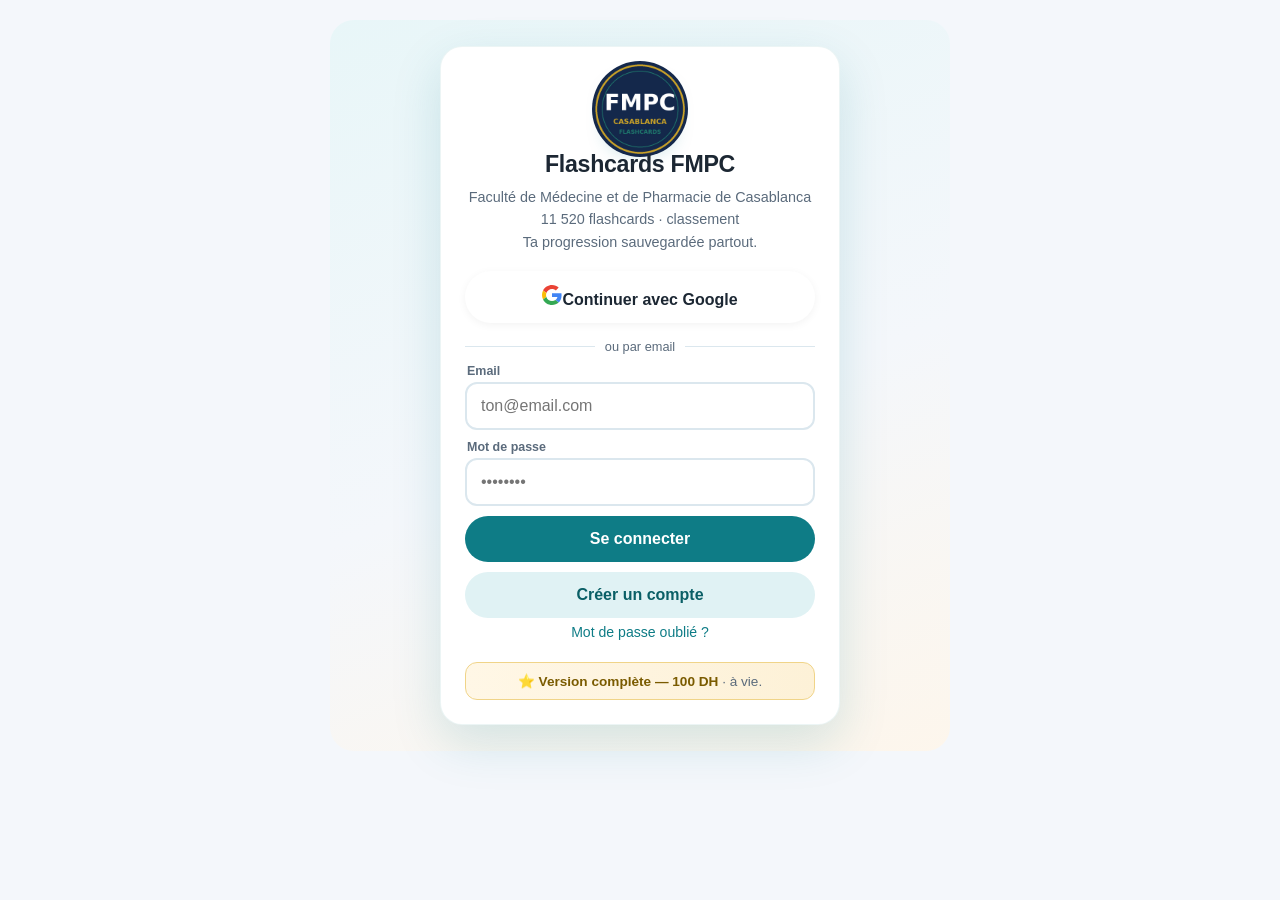
==== classement.html @ db4f79be "Flashcards fmpc-flashcards app" ====
<!DOCTYPE html>
<html lang="fr">
<head>
<meta charset="UTF-8">
<meta name="viewport" content="width=device-width, initial-scale=1.0, viewport-fit=cover">
<meta name="theme-color" content="#0e7c86">
<title>Classement — Flashcards FMPC</title>
<link rel="stylesheet" href="styles.css">
<link rel="manifest" href="manifest.json">
</head>
<body>
<div id="app"></div>
<script>
/* Vigie de demarrage : si l'app ne s'affiche pas (module bloque,
   navigateur trop ancien...), affiche un message d'aide au lieu d'une page blanche. */
(function () {
  var app = document.getElementById('app');
  if (!app) return;
  function card(title, body) {
    if (app.children.length) return;
    app.innerHTML =
      '<div style="min-height:70vh;display:flex;align-items:center;justify-content:center;padding:24px;font-family:-apple-system,Segoe UI,Roboto,Arial,sans-serif;">' +
      '<div style="max-width:420px;background:#fff;border-radius:16px;box-shadow:0 8px 24px rgba(14,124,134,.15);padding:28px 24px;text-align:center;color:#1c2733;">' +
      '<div style="font-size:2rem;margin-bottom:8px;">&#129657;</div>' +
      '<h2 style="margin:0 0 8px;font-size:1.1rem;">' + title + '</h2>' +
      '<p style="margin:0;font-size:.92rem;line-height:1.6;color:#5b6b7c;">' + body + '</p></div></div>';
  }
  var noImportMap = !('supports' in HTMLScriptElement) || !HTMLScriptElement.supports('importmap');
  if (noImportMap) {
    card('Mets \u00e0 jour ton navigateur',
      'Cette app a besoin d\u2019un navigateur r\u00e9cent. Sur iPhone : R\u00e9glages \u2192 G\u00e9n\u00e9ral \u2192 Mise \u00e0 jour logicielle, ou ouvre ce lien dans Chrome.');
    return;
  }
  setTimeout(function () {
    card('La page n\u2019arrive pas \u00e0 charger',
      'V\u00e9rifie ta connexion internet, d\u00e9sactive ton bloqueur de pub pour ce site, puis recharge la page. Si \u00e7a persiste, ouvre le lien dans Chrome ou un Safari \u00e0 jour.');
  }, 9000);
})();
</script>
</div>
<div id="toast" class="toast" hidden></div>
<script type="module" src="js/classement.js"></script>
<script>
if ('serviceWorker' in navigator) {
  window.addEventListener('load', () => {
    navigator.serviceWorker.register('sw.js').catch(() => {});
  });
}
</script>
</body>
</html>
---- styles.css ----
:root{
  --teal:#0e7c86; --teal-dark:#0a5f66; --teal-light:#e0f2f4;
  --bg:#f4f7fb; --card:#ffffff; --ink:#1c2733; --muted:#5b6b7c;
  --gold:#f5c542; --green:#22a06b; --red:#e05252;
  --radius:16px;
}
*{box-sizing:border-box; -webkit-tap-highlight-color:transparent;}
html,body{margin:0;padding:0;}
body{
  font-family:-apple-system,BlinkMacSystemFont,"Segoe UI",Roboto,Arial,sans-serif;
  background:var(--bg); color:var(--ink);
  min-height:100vh; padding-bottom:86px;
}
#app{max-width:640px;margin:0 auto;padding:14px 14px 20px;}

/* ---------- boot / login ---------- */
.boot{text-align:center;padding:70px 20px;color:var(--muted);}
.boot-logo{font-size:3.2rem;}
.boot-title{font-size:1.5rem;font-weight:800;color:var(--ink);margin-top:8px;}
.boot-sub{margin-top:6px;font-size:.9rem;}
.login-wrap{
  min-height:78vh;display:flex;align-items:center;justify-content:center;
  background:linear-gradient(160deg,#e8f6f8 0%,#f4f7fb 55%,#fdf6ec 100%);
  border-radius:24px;padding:26px 16px;margin:6px -4px 0;
}
.login-card{background:var(--card);border-radius:22px;padding:30px 24px 24px;width:100%;max-width:400px;
  box-shadow:0 18px 50px rgba(14,124,134,.16);border:1px solid rgba(14,124,134,.08);}
.login-logo{width:64px;height:64px;margin:0 auto 10px;border-radius:20px;font-size:2rem;
  display:flex;align-items:center;justify-content:center;color:#fff;
  background:linear-gradient(135deg,#0e7c86,#19b3c0);box-shadow:0 8px 20px rgba(14,124,134,.35);}
.login-card h1{margin:0;text-align:center;font-size:1.45rem;letter-spacing:-.3px;}
.login-sub{text-align:center;color:var(--muted);font-size:.9rem;line-height:1.55;margin:8px 0 18px;}
.btn-google{background:#fff;color:#1c2733;border:1.5px solid #dbe7ee;display:flex;align-items:center;
  justify-content:center;gap:10px;box-shadow:0 2px 8px rgba(0,0,0,.05);}
.btn-google:active{background:#f4f7fb;border-color:#b9cdd9;}
.btn-google:disabled{opacity:.6;}
.fld{display:block;margin-top:10px;}
.fld > span{display:block;font-size:.78rem;font-weight:700;color:var(--muted);margin:0 2px 4px;}
.fld .input{margin-top:0;}
.login-pro{margin-top:16px;text-align:center;font-size:.85rem;color:var(--muted);
  background:linear-gradient(90deg,#fff7e6,#fdf1d7);border:1px solid #f0d488;border-radius:12px;padding:10px 12px;}
.login-pro b{color:#7a5b00;}
.btn{display:block;width:100%;border:none;border-radius:999px;padding:14px;font:inherit;
  font-weight:700;font-size:1rem;cursor:pointer;margin-top:10px;}
.btn-primary{background:var(--teal);color:#fff;}
.btn-primary:active{background:var(--teal-dark);}
.btn-ghost{background:var(--teal-light);color:var(--teal-dark);}
.btn-warn{background:#fff7e6;color:#7a5b00;border:2px solid var(--gold);}
.input{width:100%;font:inherit;padding:13px 14px;border:2px solid #dbe7ee;border-radius:12px;margin-top:8px;}
.input:focus{outline:none;border-color:var(--teal);}
.hr{display:flex;align-items:center;gap:10px;color:var(--muted);font-size:.8rem;margin:16px 0 6px;}
.hr::before,.hr::after{content:"";flex:1;height:1px;background:#dbe7ee;}
.err{background:#fdecec;color:#a02c2c;border-radius:10px;padding:10px 12px;font-size:.85rem;margin-top:10px;display:none;}
.linklike{background:none;border:none;color:var(--teal);font:inherit;font-size:.88rem;cursor:pointer;padding:6px 0;}

/* ---------- header / cards ---------- */
.topbar{display:flex;align-items:center;justify-content:space-between;margin:4px 2px 12px;}
.topbar h2{margin:0;font-size:1.2rem;}
.streak{background:#fff;border-radius:999px;padding:7px 14px;font-weight:800;font-size:.9rem;
  box-shadow:0 2px 8px rgba(0,0,0,.06);}
.xpbar{background:var(--card);border-radius:var(--radius);padding:12px 14px;margin-bottom:12px;
  box-shadow:0 2px 10px rgba(0,0,0,.05);}
.xpbar .row{display:flex;justify-content:space-between;font-size:.82rem;color:var(--muted);margin-bottom:6px;}
.xpbar .row b{color:var(--ink);}
.track{height:8px;background:#e8eef3;border-radius:99px;overflow:hidden;}
.track > div{height:100%;background:linear-gradient(90deg,var(--teal),#19b3c0);border-radius:99px;transition:width .3s;}
.grid{display:grid;grid-template-columns:1fr 1fr;gap:10px;}
.disc{background:var(--card);border-radius:var(--radius);padding:16px 14px;box-shadow:0 2px 10px rgba(0,0,0,.05);
  cursor:pointer;border:2px solid transparent;text-align:left;font:inherit;}
.disc:active{border-color:var(--teal);}
.disc .emoji{font-size:1.7rem;}
.disc h3{margin:8px 0 2px;font-size:.98rem;}
.disc small{color:var(--muted);font-size:.78rem;}
.disc .pbar{margin-top:10px;}
.chapter{margin:14px 2px 6px;font-size:.82rem;font-weight:800;color:var(--muted);text-transform:uppercase;letter-spacing:.5px;}
.topic{background:var(--card);border-radius:12px;padding:13px 14px;margin-bottom:8px;display:flex;
  align-items:center;justify-content:space-between;gap:10px;cursor:pointer;box-shadow:0 1px 6px rgba(0,0,0,.04);
  border:none;width:100%;font:inherit;text-align:left;}
.topic .t{font-weight:600;font-size:.93rem;}
.topic .c{font-size:.75rem;color:var(--muted);margin-top:2px;}
.topic .pct{font-size:.78rem;font-weight:800;color:var(--teal);white-space:nowrap;}
.back{background:none;border:none;color:var(--teal);font:inherit;font-weight:700;cursor:pointer;padding:8px 0;font-size:.95rem;}

/* ---------- flip cards ---------- */
.progress-line{font-size:.82rem;color:var(--muted);margin:2px 2px 10px;display:flex;justify-content:space-between;}
.fcard{background:var(--card);border-radius:20px;min-height:300px;display:flex;flex-direction:column;
  justify-content:center;align-items:center;text-align:center;padding:28px 22px;cursor:pointer;
  box-shadow:0 8px 24px rgba(14,124,134,.12);user-select:none;}
.fcard .q{font-size:1.12rem;font-weight:700;line-height:1.5;}
.fcard .a{font-size:1.02rem;line-height:1.6;white-space:pre-line;}
.fcard .hint{margin-top:14px;font-size:.75rem;color:var(--muted);}
.fcard.flipped{background:#f0fafb;border:2px solid var(--teal-light);}
.fcard-nav{display:flex;gap:10px;margin-top:14px;}
.fcard-nav .btn{margin-top:0;}
.star-row{display:flex;justify-content:center;gap:10px;margin-top:10px;}
.iconbtn{background:var(--card);border:2px solid #dbe7ee;border-radius:999px;width:52px;height:52px;
  font-size:1.3rem;cursor:pointer;}
.iconbtn.on{border-color:var(--gold);background:#fff7e6;}
.demo-note{background:#fff7e6;border:2px solid var(--gold);border-radius:12px;padding:12px 14px;
  font-size:.85rem;color:#7a5b00;margin-bottom:12px;line-height:1.5;}

/* ---------- lock / paywall ---------- */
.lock{background:var(--card);border-radius:20px;padding:30px 22px;text-align:center;
  box-shadow:0 10px 30px rgba(14,124,134,.12);margin-top:20px;}
.lock .big{font-size:3rem;}
.lock h2{margin:10px 0 6px;}
.lock p{color:var(--muted);font-size:.92rem;line-height:1.6;}
.code-row{display:flex;gap:8px;margin-top:12px;}
.code-row .input{margin-top:0;font-family:monospace;text-transform:uppercase;}

/* ---------- MCQ ---------- */
.mcq-setup{background:var(--card);border-radius:var(--radius);padding:18px;box-shadow:0 2px 10px rgba(0,0,0,.05);}
.opt{display:block;width:100%;text-align:left;background:var(--card);border:2px solid #dbe7ee;
  border-radius:12px;padding:14px;font:inherit;font-size:.95rem;margin-bottom:10px;cursor:pointer;line-height:1.45;}
.opt.correct{border-color:var(--green);background:#e9f9f1;}
.opt.wrong{border-color:var(--red);background:#fdecec;}
.opt:disabled{cursor:default;opacity:.95;}
.opt .letter{display:inline-block;width:26px;height:26px;border-radius:50%;background:var(--teal-light);
  color:var(--teal-dark);font-weight:800;font-size:.8rem;text-align:center;line-height:26px;margin-right:10px;}
.mcq-q{background:var(--card);border-radius:var(--radius);padding:20px 18px;margin-bottom:14px;
  font-size:1.05rem;font-weight:700;line-height:1.55;box-shadow:0 2px 10px rgba(0,0,0,.05);}
.mcq-explain{background:#eef6ff;border-radius:12px;padding:12px 14px;font-size:.88rem;margin:12px 0;line-height:1.55;}
.result{background:var(--card);border-radius:20px;padding:28px 22px;text-align:center;
  box-shadow:0 10px 30px rgba(14,124,134,.12);margin-top:16px;}
.result .score{font-size:2.6rem;font-weight:800;color:var(--teal);}
.quizpick{display:grid;grid-template-columns:1fr 1fr;gap:10px;margin-top:12px;}

/* ---------- leaderboard ---------- */
.tabs{display:flex;gap:8px;margin-bottom:12px;}
.tabs button{flex:1;border:none;border-radius:999px;padding:10px;font:inherit;font-weight:700;
  background:var(--teal-light);color:var(--teal-dark);cursor:pointer;font-size:.88rem;}
.tabs button.on{background:var(--teal);color:#fff;}
.lb-row{display:flex;align-items:center;gap:12px;background:var(--card);border-radius:12px;
  padding:11px 14px;margin-bottom:8px;box-shadow:0 1px 6px rgba(0,0,0,.04);}
.lb-row.me{border:2px solid var(--teal);}
.lb-rank{font-weight:800;width:30px;text-align:center;font-size:1rem;}
.lb-name{flex:1;font-weight:600;font-size:.92rem;}
.lb-xp{font-weight:800;color:var(--teal);font-size:.9rem;white-space:nowrap;}
.avatar{width:34px;height:34px;border-radius:50%;background:var(--teal-light);display:flex;
  align-items:center;justify-content:center;font-weight:800;color:var(--teal-dark);overflow:hidden;flex:none;}
.avatar img{width:100%;height:100%;object-fit:cover;}

/* ---------- plan ---------- */
.week{background:var(--card);border-radius:var(--radius);padding:16px;margin-bottom:10px;
  box-shadow:0 2px 10px rgba(0,0,0,.05);}
.week-head{display:flex;justify-content:space-between;align-items:center;cursor:pointer;
  background:none;border:none;width:100%;font:inherit;text-align:left;padding:0;}
.week-head h3{margin:0;font-size:.98rem;}
.week-head small{color:var(--muted);}
.phase{display:inline-block;font-size:.7rem;font-weight:800;background:var(--teal-light);
  color:var(--teal-dark);border-radius:99px;padding:3px 10px;margin-bottom:8px;}
.task{display:flex;gap:10px;align-items:flex-start;padding:9px 0;border-top:1px solid #eef2f6;
  font-size:.9rem;line-height:1.5;cursor:pointer;}
.task input{width:20px;height:20px;margin-top:2px;accent-color:var(--teal);flex:none;}
.task.done span{text-decoration:line-through;color:var(--muted);}

/* ---------- profile ---------- */
.kv{background:var(--card);border-radius:var(--radius);padding:16px;margin-bottom:10px;
  box-shadow:0 2px 10px rgba(0,0,0,.05);font-size:.92rem;}
.kv .r{display:flex;justify-content:space-between;padding:7px 0;border-bottom:1px solid #eef2f6;}
.kv .r:last-child{border-bottom:none;}
.kv .k{color:var(--muted);}
.kv .v{font-weight:700;}
.badge{display:inline-block;background:linear-gradient(135deg,#f5c542,#e8a91c);color:#5c430a;
  font-weight:800;font-size:.75rem;border-radius:99px;padding:4px 12px;}

/* ---------- MCQ multi-réponses ---------- */
.mopt{display:flex;align-items:flex-start;gap:10px;width:100%;text-align:left;background:var(--card);
  border:2px solid #dbe7ee;border-radius:12px;padding:13px 14px;font:inherit;font-size:.95rem;
  margin-bottom:10px;cursor:pointer;line-height:1.45;}
.mopt .mbox{flex:none;width:24px;height:24px;border-radius:7px;border:2px solid #b9cdd9;margin-top:1px;
  display:flex;align-items:center;justify-content:center;font-size:.85rem;color:#fff;background:#fff;
  transition:all .15s;}
.mopt .letter{display:inline-block;width:26px;height:26px;flex:none;border-radius:50%;background:var(--teal-light);
  color:var(--teal-dark);font-weight:800;font-size:.8rem;text-align:center;line-height:26px;margin-top:0;}
.mopt.sel{border-color:var(--teal);background:#f0fafb;}
.mopt.sel .mbox{background:var(--teal);border-color:var(--teal);}
.mopt.sel .mbox::after{content:"✓";}
.mopt.good{border-color:var(--green);background:#e9f9f1;}
.mopt.good .mbox{background:var(--green);border-color:var(--green);}
.mopt.good .mbox::after{content:"✓";}
.mopt.bad{border-color:var(--red);background:#fdecec;}
.mopt.bad .mbox{background:var(--red);border-color:var(--red);}
.mopt.bad .mbox::after{content:"✕";}
.mopt.missed{border-color:var(--gold);background:#fff7e6;}
.mopt.missed .mbox{border-color:var(--gold);}
.mopt:disabled{cursor:default;}
.mopt .obody{flex:1;}
.mexp{font-size:.83rem;color:var(--muted);margin-top:8px;padding-top:8px;border-top:1px dashed #dbe7ee;line-height:1.55;}
.mexp b{color:var(--ink);}
.confirmbar{position:sticky;bottom:86px;margin:14px -4px 0;padding:10px 4px;
  background:linear-gradient(transparent,var(--bg) 40%);}
.qcm-count{display:grid;grid-template-columns:1fr 1fr;gap:10px;margin-top:12px;}
.qcm-count .btn{margin-top:0;}
.verdict{display:flex;align-items:center;gap:10px;border-radius:12px;padding:12px 14px;
  font-size:.92rem;font-weight:700;margin-bottom:12px;line-height:1.5;}
.verdict.perfect{background:#e9f9f1;color:#146c43;}
.verdict.partial{background:#fff7e6;color:#7a5b00;}
.verdict.zero{background:#fdecec;color:#a02c2c;}

/* ---------- tabbar / toast ---------- */
.tabbar{position:fixed;bottom:0;left:0;right:0;background:#fff;border-top:1px solid #e3eaF0;
  display:flex;z-index:50;padding:6px 4px calc(8px + env(safe-area-inset-bottom));}
.tabbar button{flex:1;background:none;border:none;font-size:1.35rem;cursor:pointer;color:#9fb0bd;
  display:flex;flex-direction:column;align-items:center;gap:2px;font:inherit;}
.tabbar button span{font-size:.62rem;font-weight:700;}
.tabbar button.on{color:var(--teal);}
.tabbar a{flex:1;background:none;border:none;font-size:1.35rem;cursor:pointer;color:#9fb0bd;
  display:flex;flex-direction:column;align-items:center;gap:2px;font:inherit;text-decoration:none;}
.tabbar a span{font-size:.62rem;font-weight:700;}
.tabbar a.on{color:var(--teal);}
.tabbar img.tablogo{width:26px;height:26px;object-fit:contain;}
.toast{position:fixed;bottom:96px;left:50%;transform:translateX(-50%);background:#1c2733;color:#fff;
  padding:12px 20px;border-radius:999px;font-size:.88rem;z-index:99;box-shadow:0 6px 20px rgba(0,0,0,.25);
  max-width:90vw;text-align:center;}
.empty{text-align:center;color:var(--muted);padding:40px 20px;font-size:.92rem;line-height:1.6;}
/* ---------- UM6SS ---------- */
.um6ss-head{display:flex;align-items:center;gap:12px;margin:6px 0 2px;}
.um6ss-head img{width:52px;height:52px;object-fit:contain;}
.um6ss-tabs{display:flex;gap:8px;margin:12px 0;}
.um6ss-tabs button{flex:1;border:2px solid #e0f2f4;background:#fff;border-radius:12px;padding:12px 8px;
  font:inherit;font-weight:700;font-size:.92rem;color:#0a5f66;cursor:pointer;}
.um6ss-tabs button.on{background:#0e7c86;border-color:#0e7c86;color:#fff;}
.case-card{display:block;background:#fff;border:2px solid #e0f2f4;border-radius:14px;padding:14px;margin:10px 0;
  text-decoration:none;color:inherit;}
.case-card h3{margin:0 0 6px;font-size:1rem;}
.case-card p{margin:0;font-size:.85rem;color:#5b6b7c;line-height:1.5;}
.case-card .meta{display:flex;gap:8px;margin-top:8px;font-size:.78rem;color:#0a5f66;font-weight:700;}
.scenario{background:#eef7f8;border-left:4px solid #0e7c86;border-radius:0 12px 12px 0;padding:12px 14px;
  font-size:.9rem;line-height:1.65;margin:12px 0;}
.reveal{background:#fff8e6;border:1px solid #f0d98c;border-radius:12px;padding:12px 14px;
  font-size:.88rem;line-height:1.6;margin:12px 0;}
.reveal b{color:#8a6d1a;}
.q-step{font-size:.78rem;font-weight:700;color:#0a5f66;letter-spacing:.4px;margin:14px 0 4px;}
.small{font-size:.8rem;color:var(--muted);line-height:1.55;}
.mt{margin-top:14px;}

/* ---------- accueil v2 : pilules + recherche + cartes sujets ---------- */
.searchbar{position:sticky;top:0;z-index:5;background:var(--bg);padding:8px 0 10px;}
.searchbar input{width:100%;font:inherit;padding:12px 18px;border:2px solid #dbe7ee;border-radius:999px;background:#fff;}
.searchbar input:focus{outline:none;border-color:var(--teal);}
.pills{display:flex;gap:8px;overflow-x:auto;padding:2px 2px 10px;scrollbar-width:none;-webkit-overflow-scrolling:touch;}
.pills::-webkit-scrollbar{display:none;}
.pill{flex:none;background:#fff;border:2px solid #e3eef4;border-radius:999px;padding:10px 16px;
  font:inherit;font-weight:700;font-size:.88rem;color:var(--ink);cursor:pointer;white-space:nowrap;}
.pill span{font-weight:400;color:var(--muted);font-size:.78rem;margin-left:3px;}
.pill.on{background:var(--teal);border-color:var(--teal);color:#fff;}
.pill.on span{color:#d7eef0;}
.disc-sub{text-align:center;color:var(--muted);font-size:.85rem;margin:2px 0 4px;}
.chap{margin:16px 2px 8px;font-size:.78rem;font-weight:800;color:var(--teal);
  text-transform:uppercase;letter-spacing:1.4px;}
.tcard{background:#fff;border-radius:20px;padding:18px 16px;box-shadow:0 2px 10px rgba(0,0,0,.05);
  text-decoration:none;color:inherit;display:block;}
.tcard:active{transform:scale(.98);}
.tcard .tt{font-weight:800;font-size:1.02rem;line-height:1.28;}
.tcard .tc{color:var(--muted);font-size:.83rem;margin-top:5px;}
.tcard .go{color:var(--teal);font-weight:700;margin-top:10px;font-size:.92rem;}
.patho-banner{display:flex;align-items:center;justify-content:space-between;background:#fff;
  border-radius:var(--radius);padding:14px 16px;margin-top:14px;box-shadow:0 2px 10px rgba(0,0,0,.05);
  text-decoration:none;color:inherit;}
.patho-banner small{color:var(--muted);display:block;font-size:.75rem;margin-top:2px;}
.patho-banner .go{color:var(--teal);font-weight:700;white-space:nowrap;}
.demo-note{background:#fff7e6;border:1px solid #f0d488;border-radius:12px;padding:10px 12px;
  font-size:.83rem;color:#7a5b00;margin:10px 0;}
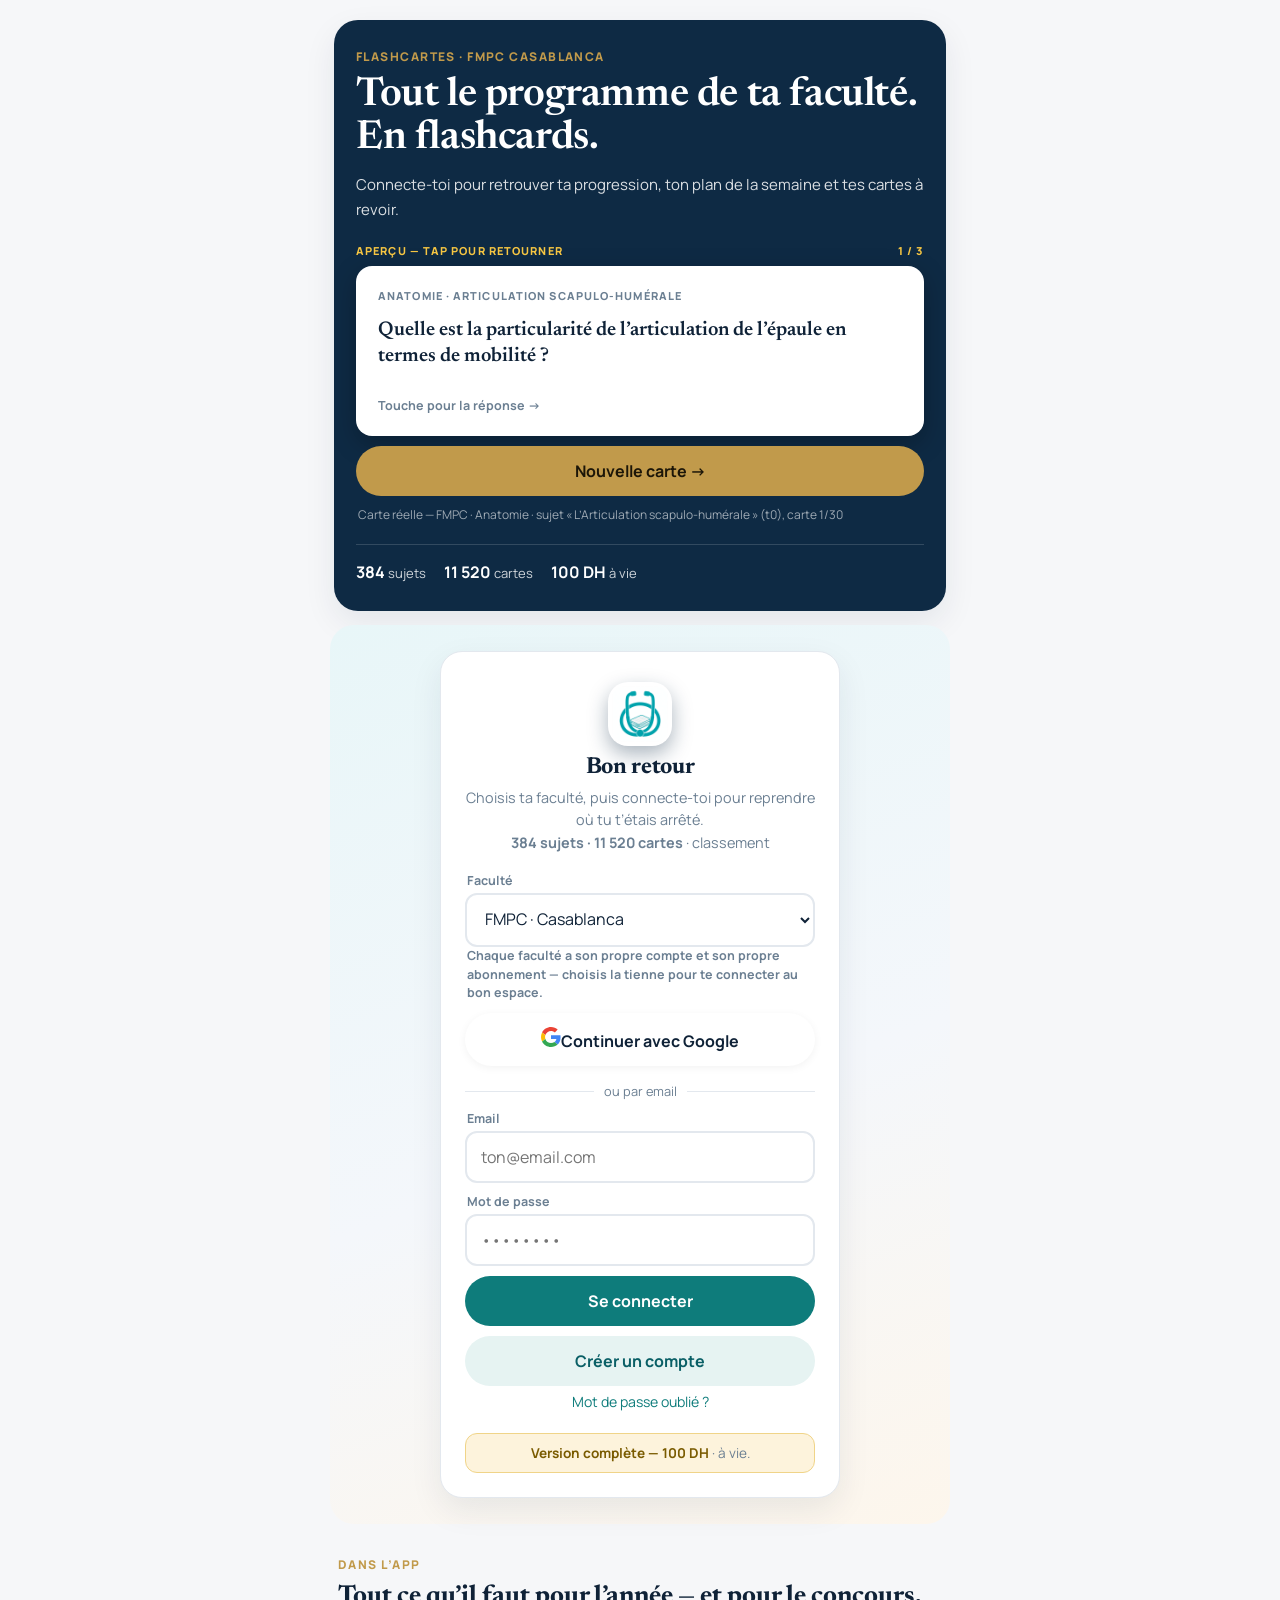
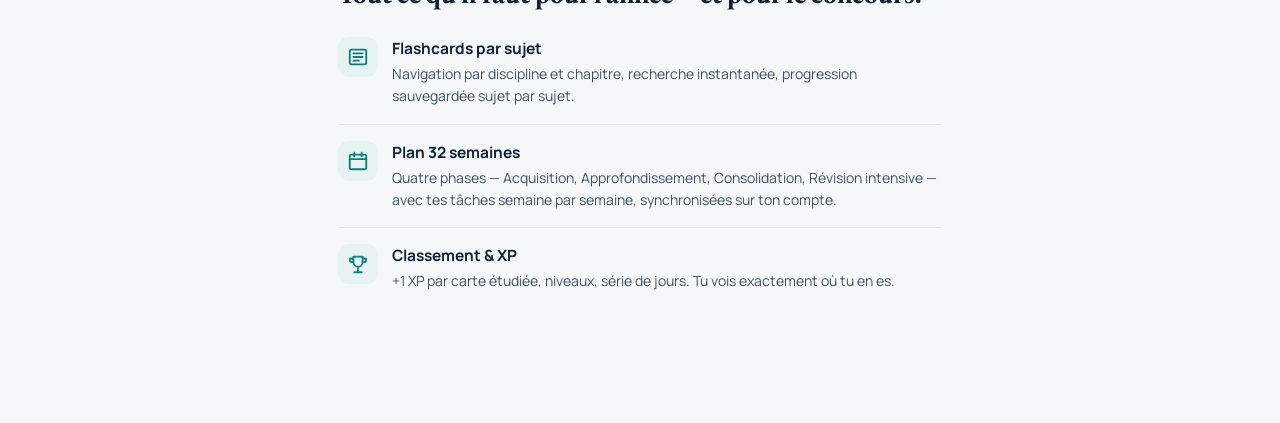
==== commit 291f491f: "Flashcards fmpc-flashcards app" ====
--- a/classement.html
+++ b/classement.html
@@ -3,10 +3,12 @@
 <head>
 <meta charset="UTF-8">
 <meta name="viewport" content="width=device-width, initial-scale=1.0, viewport-fit=cover">
-<meta name="theme-color" content="#0e7c86">
+<meta name="theme-color" content="#0e2a44">
 <title>Classement — Flashcards FMPC</title>
 <link rel="stylesheet" href="styles.css">
 <link rel="manifest" href="manifest.json">
+<link rel="icon" href="icon-512.png">
+<link rel="apple-touch-icon" href="icon-192.png">
 </head>
 <body>
 <div id="app"></div>
@@ -21,7 +23,7 @@
     app.innerHTML =
       '<div style="min-height:70vh;display:flex;align-items:center;justify-content:center;padding:24px;font-family:-apple-system,Segoe UI,Roboto,Arial,sans-serif;">' +
       '<div style="max-width:420px;background:#fff;border-radius:16px;box-shadow:0 8px 24px rgba(14,124,134,.15);padding:28px 24px;text-align:center;color:#1c2733;">' +
-      '<div style="font-size:2rem;margin-bottom:8px;">&#129657;</div>' +
+      '<div style="margin-bottom:8px;color:#0e7c7b;display:flex;justify-content:center;"><svg width="36" height="36" viewBox="0 0 24 24" fill="none" stroke="currentColor" stroke-width="2" stroke-linecap="round" stroke-linejoin="round"><path d="M12 3 2.5 20h19L12 3z"/><path d="M12 10v4M12 17.5v.5"/></svg></div>' +
       '<h2 style="margin:0 0 8px;font-size:1.1rem;">' + title + '</h2>' +
       '<p style="margin:0;font-size:.92rem;line-height:1.6;color:#5b6b7c;">' + body + '</p></div></div>';
   }
--- a/styles.css
+++ b/styles.css
@@ -1,81 +1,171 @@
+/* ============================================================================
+   Flashcards FMPC — Clean Premium (porté de l'aperçu approuvé 2026-10-26).
+   Jetons : bg #f6f7f9, surface #fff, ink #0f2237, navy #0e2a44,
+   teal #0e7c7b, gold #c19a4b, radius 18px.
+   Polices : Manrope (UI) + Newsreader (titres / questions) — Google Fonts,
+   avec replis système hors-ligne. Mode sombre : prefers-color-scheme.
+   Règles anti-régression : icônes = SVG en ligne (jamais de glyphes de
+   police — ils se coupent sur téléphone) ; les règles de rangée sont
+   limitées aux enfants directs (ex. .feat-list > li) ; les cartes flip
+   grandissent avec leur contenu (faces dans une même cellule de grille).
+   ============================================================================ */
+@import url('https://fonts.googleapis.com/css2?family=Manrope:wght@400;500;600;700;800&family=Newsreader:ital,opsz,wght@0,6..72,500;0,6..72,600;1,6..72,500&display=swap');
+
 :root{
-  --teal:#0e7c86; --teal-dark:#0a5f66; --teal-light:#e0f2f4;
-  --bg:#f4f7fb; --card:#ffffff; --ink:#1c2733; --muted:#5b6b7c;
-  --gold:#f5c542; --green:#22a06b; --red:#e05252;
-  --radius:16px;
+  --bg:#f6f7f9; --surface:#ffffff; --surface2:#eef1f4; --line:#e3e8ee;
+  --ink:#0f2237; --ink2:#3d5269; --muted:#6b7f92;
+  --navy:#0e2a44; --navy2:#12365a;
+  --teal:#0e7c7b; --teal2:#0a5e5d; --teal-dark:#0a5f66; --teal-soft:#e6f3f2; --teal-light:#e0f2f4;
+  --gold:#c19a4b; --gold-soft:#fdf3dc; --gold-bright:#f5c542;
+  --green:#157a4c; --green-soft:#e6f4ec; --red:#c0392b; --red-soft:#fdecea;
+  --radius:18px;
+  --shadow:0 12px 32px rgba(14,42,68,.08);
+  --shadow2:0 4px 14px rgba(14,42,68,.06);
+}
+@media (prefers-color-scheme: dark){
+  :root{
+    --bg:#0b1420; --surface:#121f31; --surface2:#18293f; --line:#24344c;
+    --ink:#eef3f8; --ink2:#b9c9d9; --muted:#8aa0b5;
+    /* --navy NE DOIT PAS basculer en clair en mode sombre : les cartes
+       .hero/.today-card/.resume-card/.me-card ont un fond
+       navy + texte blanc — avec --navy:#eaf1f8 le texte blanc devenait
+       invisible sur fond pâle (bug Plan 2026-10-26). Navy reste #0e2a44. */
+    --teal-dark:#7dd3d2; /* texte sarcelle clair sur fonds sombres en mode sombre */
+    --teal-soft:#143636; --gold-soft:#2e2716; --red-soft:#3a1d1a; --green-soft:#173628;
+    --teal-light:#143636;
+    --shadow:0 12px 32px rgba(0,0,0,.35);
+  }
 }
 *{box-sizing:border-box; -webkit-tap-highlight-color:transparent;}
 html,body{margin:0;padding:0;}
 body{
-  font-family:-apple-system,BlinkMacSystemFont,"Segoe UI",Roboto,Arial,sans-serif;
+  font-family:Manrope,system-ui,-apple-system,"Segoe UI",Roboto,Arial,sans-serif;
   background:var(--bg); color:var(--ink);
   min-height:100vh; padding-bottom:86px;
+  -webkit-font-smoothing:antialiased;
 }
+h1,h2,h3,.serif{font-family:Newsreader,Georgia,serif;}
 #app{max-width:640px;margin:0 auto;padding:14px 14px 20px;}
+a{color:var(--teal);}
+img{max-width:100%;}
 
 /* ---------- boot / login ---------- */
 .boot{text-align:center;padding:70px 20px;color:var(--muted);}
 .boot-logo{font-size:3.2rem;}
 .boot-title{font-size:1.5rem;font-weight:800;color:var(--ink);margin-top:8px;}
 .boot-sub{margin-top:6px;font-size:.9rem;}
+
+/* Hero déconnecté (page de connexion) */
+.hero{background:var(--navy);color:#fff;border-radius:24px;padding:28px 22px;margin:6px 0 0;
+  box-shadow:var(--shadow);}
+@media (prefers-color-scheme: dark){ .hero{background:#0e2a44;color:#fff;} }
+/* Contraste mode sombre — cartes à fond navy + texte blanc : le fond
+   doit rester navy sombre (comme .hero ci-dessus), sinon le texte blanc
+   est invisible. Idem pour les verdicts : texte fixe sombre sur fond
+   *-soft qui bascule en sombre en mode sombre → texte clair. */
+@media (prefers-color-scheme: dark){
+  .today-card,.resume-card,.me-card{background:#0e2a44;color:#fff;}
+  .verdict.perfect{color:#7ddba8;} .verdict.partial{color:#f5c542;} .verdict.zero{color:#ff9a8a;}
+  .reveal b{color:#f5c542;}
+}
+.hero-eyebrow{margin:0 0 10px;font-size:12px;font-weight:800;letter-spacing:.12em;text-transform:uppercase;color:var(--gold);}
+.hero-title{margin:0;font-family:Newsreader,Georgia,serif;font-weight:600;font-size:clamp(30px,7.5vw,40px);line-height:1.08;letter-spacing:-.01em;color:#fff;}
+.hero-sub{margin:12px 0 0;font-size:15px;line-height:1.65;color:rgba(255,255,255,.85);}
+.hero-stats{display:flex;gap:18px;flex-wrap:wrap;margin-top:20px;padding-top:16px;border-top:1px solid rgba(255,255,255,.15);font-size:13px;color:rgba(255,255,255,.8);}
+.hero-stats b{color:#fff;font-size:16px;}
+.demo-flip{margin-top:20px;}
+.demo-flip-head{display:flex;justify-content:space-between;font-size:11px;font-weight:800;letter-spacing:.1em;text-transform:uppercase;color:var(--gold-bright);margin-bottom:8px;}
+.demo-card{background:#fff;color:#0f2237;border-radius:16px;padding:22px;cursor:pointer;
+  display:grid;min-height:170px;box-shadow:0 8px 24px rgba(0,0,0,.25);user-select:none;}
+.demo-face{grid-area:1/1;display:flex;flex-direction:column;}
+.demo-face[hidden]{display:none;}
+.demo-tag{font-size:11px;font-weight:800;letter-spacing:.1em;text-transform:uppercase;color:#6b7f92;}
+.demo-q{font-family:Newsreader,Georgia,serif;font-weight:600;font-size:20px;line-height:1.3;margin:14px 0 8px;color:#0f2237;}
+.demo-a{font-size:17px;line-height:1.55;margin:14px 0 8px;color:#0f2237;}
+.demo-hint{margin-top:auto;font-size:12.5px;font-weight:700;color:#6b7f92;}
+.demo-card.flipped{background:var(--teal);color:#fff;}
+.demo-card.flipped .demo-tag,.demo-card.flipped .demo-a{color:#fff;}
+.demo-card.flipped .demo-hint{color:rgba(255,255,255,.75);}
+.demo-src{margin:10px 2px 0;font-size:12px;color:rgba(255,255,255,.6);line-height:1.5;}
+.btn-gold{background:var(--gold);color:#1c1608;}
+.btn-gold:active{background:#a8873c;}
+
+.landing-feats{padding:32px 4px 8px;}
+.landing-feats h2{font-size:26px;line-height:1.15;margin:0 0 8px;}
+.feat-list{list-style:none;margin:0;padding:0;}
+.feat-list > li{display:flex;gap:14px;padding:16px 0;border-bottom:1px solid var(--line);align-items:flex-start;}
+.feat-list > li:last-child{border-bottom:none;}
+.feat-ic{flex:none;width:40px;height:40px;border-radius:11px;background:var(--teal-soft);color:var(--teal);
+  display:flex;align-items:center;justify-content:center;padding:0;border:0;}
+.feat-ic img{width:30px;height:30px;object-fit:contain;background:#fff;border-radius:6px;}
+.feat-list b{font-size:15.5px;}
+.feat-list p{margin:4px 0 0;font-size:14px;line-height:1.6;color:var(--ink2);}
+
 .login-wrap{
-  min-height:78vh;display:flex;align-items:center;justify-content:center;
+  min-height:60vh;display:flex;align-items:center;justify-content:center;
   background:linear-gradient(160deg,#e8f6f8 0%,#f4f7fb 55%,#fdf6ec 100%);
-  border-radius:24px;padding:26px 16px;margin:6px -4px 0;
+  border-radius:24px;padding:26px 16px;margin:14px -4px 0;
 }
-.login-card{background:var(--card);border-radius:22px;padding:30px 24px 24px;width:100%;max-width:400px;
-  box-shadow:0 18px 50px rgba(14,124,134,.16);border:1px solid rgba(14,124,134,.08);}
-.login-logo{width:64px;height:64px;margin:0 auto 10px;border-radius:20px;font-size:2rem;
-  display:flex;align-items:center;justify-content:center;color:#fff;
-  background:linear-gradient(135deg,#0e7c86,#19b3c0);box-shadow:0 8px 20px rgba(14,124,134,.35);}
-.login-card h1{margin:0;text-align:center;font-size:1.45rem;letter-spacing:-.3px;}
+@media (prefers-color-scheme: dark){ .login-wrap{background:linear-gradient(160deg,#12283d 0%,#0b1420 60%,#1c1608 100%);} }
+.login-card{background:var(--surface);border-radius:22px;padding:30px 24px 24px;width:100%;max-width:400px;
+  box-shadow:var(--shadow);border:1px solid var(--line);}
+.login-logo{width:64px;height:64px;margin:0 auto 10px;border-radius:20px;
+  display:flex;align-items:center;justify-content:center;
+  background:#fff;box-shadow:0 8px 20px rgba(14,42,68,.35);}
+.login-logo img{width:56px;height:56px;object-fit:contain;border-radius:14px;display:block;}
+.login-card h1{margin:0;text-align:center;font-size:1.45rem;letter-spacing:-.3px;font-family:Newsreader,Georgia,serif;}
 .login-sub{text-align:center;color:var(--muted);font-size:.9rem;line-height:1.55;margin:8px 0 18px;}
-.btn-google{background:#fff;color:#1c2733;border:1.5px solid #dbe7ee;display:flex;align-items:center;
+.btn-google{background:var(--surface);color:var(--ink);border:1.5px solid var(--line);display:flex;align-items:center;
   justify-content:center;gap:10px;box-shadow:0 2px 8px rgba(0,0,0,.05);}
-.btn-google:active{background:#f4f7fb;border-color:#b9cdd9;}
+.btn-google:active{background:var(--surface2);}
 .btn-google:disabled{opacity:.6;}
 .fld{display:block;margin-top:10px;}
 .fld > span{display:block;font-size:.78rem;font-weight:700;color:var(--muted);margin:0 2px 4px;}
 .fld .input{margin-top:0;}
+.fld-note{display:block;font-size:12.5px;font-weight:400;color:var(--muted);margin:6px 2px 0;line-height:1.5;}
 .login-pro{margin-top:16px;text-align:center;font-size:.85rem;color:var(--muted);
-  background:linear-gradient(90deg,#fff7e6,#fdf1d7);border:1px solid #f0d488;border-radius:12px;padding:10px 12px;}
+  background:var(--gold-soft);border:1px solid #f0d488;border-radius:12px;padding:10px 12px;}
 .login-pro b{color:#7a5b00;}
+@media (prefers-color-scheme: dark){ .login-pro b{color:#f5c542;} }
 .btn{display:block;width:100%;border:none;border-radius:999px;padding:14px;font:inherit;
   font-weight:700;font-size:1rem;cursor:pointer;margin-top:10px;}
 .btn-primary{background:var(--teal);color:#fff;}
-.btn-primary:active{background:var(--teal-dark);}
-.btn-ghost{background:var(--teal-light);color:var(--teal-dark);}
-.btn-warn{background:#fff7e6;color:#7a5b00;border:2px solid var(--gold);}
-.input{width:100%;font:inherit;padding:13px 14px;border:2px solid #dbe7ee;border-radius:12px;margin-top:8px;}
+.btn-primary:active{background:var(--teal2);}
+.btn-ghost{background:var(--teal-soft);color:var(--teal-dark);}
+@media (prefers-color-scheme: dark){ .btn-ghost{color:var(--teal);} }
+.btn-warn{background:#fff7e6;color:#7a5b00;border:2px solid var(--gold-bright);}
+.input{width:100%;font:inherit;padding:13px 14px;border:2px solid var(--line);border-radius:12px;margin-top:8px;
+  background:var(--surface);color:var(--ink);}
 .input:focus{outline:none;border-color:var(--teal);}
+select.input{appearance:auto;}
 .hr{display:flex;align-items:center;gap:10px;color:var(--muted);font-size:.8rem;margin:16px 0 6px;}
-.hr::before,.hr::after{content:"";flex:1;height:1px;background:#dbe7ee;}
-.err{background:#fdecec;color:#a02c2c;border-radius:10px;padding:10px 12px;font-size:.85rem;margin-top:10px;display:none;}
+.hr::before,.hr::after{content:"";flex:1;height:1px;background:var(--line);}
+.err{background:var(--red-soft);color:var(--red);border-radius:10px;padding:10px 12px;font-size:.85rem;margin-top:10px;display:none;}
 .linklike{background:none;border:none;color:var(--teal);font:inherit;font-size:.88rem;cursor:pointer;padding:6px 0;}
 
 /* ---------- header / cards ---------- */
 .topbar{display:flex;align-items:center;justify-content:space-between;margin:4px 2px 12px;}
 .topbar h2{margin:0;font-size:1.2rem;}
-.streak{background:#fff;border-radius:999px;padding:7px 14px;font-weight:800;font-size:.9rem;
-  box-shadow:0 2px 8px rgba(0,0,0,.06);}
-.xpbar{background:var(--card);border-radius:var(--radius);padding:12px 14px;margin-bottom:12px;
-  box-shadow:0 2px 10px rgba(0,0,0,.05);}
+.streak{background:var(--surface);border-radius:999px;padding:7px 14px;font-weight:800;font-size:.9rem;
+  box-shadow:var(--shadow2);}
+.xpbar{background:var(--surface);border-radius:var(--radius);padding:12px 14px;margin-bottom:12px;
+  box-shadow:var(--shadow2);}
 .xpbar .row{display:flex;justify-content:space-between;font-size:.82rem;color:var(--muted);margin-bottom:6px;}
 .xpbar .row b{color:var(--ink);}
-.track{height:8px;background:#e8eef3;border-radius:99px;overflow:hidden;}
+.track{height:8px;background:var(--surface2);border-radius:99px;overflow:hidden;}
 .track > div{height:100%;background:linear-gradient(90deg,var(--teal),#19b3c0);border-radius:99px;transition:width .3s;}
 .grid{display:grid;grid-template-columns:1fr 1fr;gap:10px;}
-.disc{background:var(--card);border-radius:var(--radius);padding:16px 14px;box-shadow:0 2px 10px rgba(0,0,0,.05);
-  cursor:pointer;border:2px solid transparent;text-align:left;font:inherit;}
+.disc{background:var(--surface);border-radius:var(--radius);padding:16px 14px;box-shadow:var(--shadow2);
+  cursor:pointer;border:2px solid transparent;text-align:left;font:inherit;color:var(--ink);}
 .disc:active{border-color:var(--teal);}
 .disc .emoji{font-size:1.7rem;}
 .disc h3{margin:8px 0 2px;font-size:.98rem;}
 .disc small{color:var(--muted);font-size:.78rem;}
 .disc .pbar{margin-top:10px;}
 .chapter{margin:14px 2px 6px;font-size:.82rem;font-weight:800;color:var(--muted);text-transform:uppercase;letter-spacing:.5px;}
-.topic{background:var(--card);border-radius:12px;padding:13px 14px;margin-bottom:8px;display:flex;
-  align-items:center;justify-content:space-between;gap:10px;cursor:pointer;box-shadow:0 1px 6px rgba(0,0,0,.04);
-  border:none;width:100%;font:inherit;text-align:left;}
+.topic{background:var(--surface);border-radius:12px;padding:13px 14px;margin-bottom:8px;display:flex;
+  align-items:center;justify-content:space-between;gap:10px;cursor:pointer;box-shadow:var(--shadow2);
+  border:none;width:100%;font:inherit;text-align:left;color:var(--ink);}
 .topic .t{font-weight:600;font-size:.93rem;}
 .topic .c{font-size:.75rem;color:var(--muted);margin-top:2px;}
 .topic .pct{font-size:.78rem;font-weight:800;color:var(--teal);white-space:nowrap;}
@@ -83,25 +173,29 @@
 
 /* ---------- flip cards ---------- */
 .progress-line{font-size:.82rem;color:var(--muted);margin:2px 2px 10px;display:flex;justify-content:space-between;}
-.fcard{background:var(--card);border-radius:20px;min-height:300px;display:flex;flex-direction:column;
-  justify-content:center;align-items:center;text-align:center;padding:28px 22px;cursor:pointer;
-  box-shadow:0 8px 24px rgba(14,124,134,.12);user-select:none;}
-.fcard .q{font-size:1.12rem;font-weight:700;line-height:1.5;}
-.fcard .a{font-size:1.02rem;line-height:1.6;white-space:pre-line;}
+.fcard{background:var(--surface);border-radius:20px;min-height:300px;display:grid;cursor:pointer;
+  box-shadow:var(--shadow);user-select:none;padding:0;}
+.fcard .fcard-face{grid-area:1/1;display:flex;flex-direction:column;justify-content:center;align-items:center;
+  text-align:center;padding:28px 22px;}
+.fcard .fcard-face[hidden]{display:none;}
+.fcard .q{font-family:Newsreader,Georgia,serif;font-weight:600;font-size:1.35rem;line-height:1.35;}
+.fcard .a{font-size:1.05rem;line-height:1.6;white-space:pre-line;}
 .fcard .hint{margin-top:14px;font-size:.75rem;color:var(--muted);}
-.fcard.flipped{background:#f0fafb;border:2px solid var(--teal-light);}
+.fcard.flipped{background:var(--teal);color:#fff;}
+.fcard.flipped .hint{color:rgba(255,255,255,.75);}
 .fcard-nav{display:flex;gap:10px;margin-top:14px;}
 .fcard-nav .btn{margin-top:0;}
 .star-row{display:flex;justify-content:center;gap:10px;margin-top:10px;}
-.iconbtn{background:var(--card);border:2px solid #dbe7ee;border-radius:999px;width:52px;height:52px;
-  font-size:1.3rem;cursor:pointer;}
-.iconbtn.on{border-color:var(--gold);background:#fff7e6;}
-.demo-note{background:#fff7e6;border:2px solid var(--gold);border-radius:12px;padding:12px 14px;
+.iconbtn{background:var(--surface);border:2px solid var(--line);border-radius:999px;width:52px;height:52px;
+  cursor:pointer;display:flex;align-items:center;justify-content:center;color:var(--ink);}
+.iconbtn.on{border-color:var(--gold);background:var(--gold-soft);}
+.demo-note{background:var(--gold-soft);border:2px solid var(--gold-bright);border-radius:12px;padding:12px 14px;
   font-size:.85rem;color:#7a5b00;margin-bottom:12px;line-height:1.5;}
+@media (prefers-color-scheme: dark){ .demo-note{color:#f5c542;} }
 
 /* ---------- lock / paywall ---------- */
-.lock{background:var(--card);border-radius:20px;padding:30px 22px;text-align:center;
-  box-shadow:0 10px 30px rgba(14,124,134,.12);margin-top:20px;}
+.lock{background:var(--surface);border-radius:20px;padding:30px 22px;text-align:center;
+  box-shadow:var(--shadow);margin-top:20px;}
 .lock .big{font-size:3rem;}
 .lock h2{margin:10px 0 6px;}
 .lock p{color:var(--muted);font-size:.92rem;line-height:1.6;}
@@ -109,55 +203,56 @@
 .code-row .input{margin-top:0;font-family:monospace;text-transform:uppercase;}
 
 /* ---------- MCQ ---------- */
-.mcq-setup{background:var(--card);border-radius:var(--radius);padding:18px;box-shadow:0 2px 10px rgba(0,0,0,.05);}
-.opt{display:block;width:100%;text-align:left;background:var(--card);border:2px solid #dbe7ee;
-  border-radius:12px;padding:14px;font:inherit;font-size:.95rem;margin-bottom:10px;cursor:pointer;line-height:1.45;}
-.opt.correct{border-color:var(--green);background:#e9f9f1;}
-.opt.wrong{border-color:var(--red);background:#fdecec;}
+.mcq-setup{background:var(--surface);border-radius:var(--radius);padding:18px;box-shadow:var(--shadow2);}
+.opt{display:block;width:100%;text-align:left;background:var(--surface);border:2px solid var(--line);
+  border-radius:12px;padding:14px;font:inherit;font-size:.95rem;margin-bottom:10px;cursor:pointer;line-height:1.45;color:var(--ink);}
+.opt.correct{border-color:var(--green);background:var(--green-soft);}
+.opt.wrong{border-color:var(--red);background:var(--red-soft);}
 .opt:disabled{cursor:default;opacity:.95;}
-.opt .letter{display:inline-block;width:26px;height:26px;border-radius:50%;background:var(--teal-light);
+.opt .letter{display:inline-block;width:26px;height:26px;border-radius:50%;background:var(--teal-soft);
   color:var(--teal-dark);font-weight:800;font-size:.8rem;text-align:center;line-height:26px;margin-right:10px;}
-.mcq-q{background:var(--card);border-radius:var(--radius);padding:20px 18px;margin-bottom:14px;
-  font-size:1.05rem;font-weight:700;line-height:1.55;box-shadow:0 2px 10px rgba(0,0,0,.05);}
+.mcq-q{background:var(--surface);border-radius:var(--radius);padding:20px 18px;margin-bottom:14px;
+  font-size:1.05rem;font-weight:700;line-height:1.55;box-shadow:var(--shadow2);}
 .mcq-explain{background:#eef6ff;border-radius:12px;padding:12px 14px;font-size:.88rem;margin:12px 0;line-height:1.55;}
-.result{background:var(--card);border-radius:20px;padding:28px 22px;text-align:center;
-  box-shadow:0 10px 30px rgba(14,124,134,.12);margin-top:16px;}
+@media (prefers-color-scheme: dark){ .mcq-explain{background:#12283d;} }
+.result{background:var(--surface);border-radius:20px;padding:28px 22px;text-align:center;
+  box-shadow:var(--shadow);margin-top:16px;}
 .result .score{font-size:2.6rem;font-weight:800;color:var(--teal);}
 .quizpick{display:grid;grid-template-columns:1fr 1fr;gap:10px;margin-top:12px;}
 
 /* ---------- leaderboard ---------- */
 .tabs{display:flex;gap:8px;margin-bottom:12px;}
 .tabs button{flex:1;border:none;border-radius:999px;padding:10px;font:inherit;font-weight:700;
-  background:var(--teal-light);color:var(--teal-dark);cursor:pointer;font-size:.88rem;}
+  background:var(--teal-soft);color:var(--teal-dark);cursor:pointer;font-size:.88rem;}
 .tabs button.on{background:var(--teal);color:#fff;}
-.lb-row{display:flex;align-items:center;gap:12px;background:var(--card);border-radius:12px;
-  padding:11px 14px;margin-bottom:8px;box-shadow:0 1px 6px rgba(0,0,0,.04);}
+.lb-row{display:flex;align-items:center;gap:12px;background:var(--surface);border-radius:12px;
+  padding:11px 14px;margin-bottom:8px;box-shadow:var(--shadow2);}
 .lb-row.me{border:2px solid var(--teal);}
 .lb-rank{font-weight:800;width:30px;text-align:center;font-size:1rem;}
 .lb-name{flex:1;font-weight:600;font-size:.92rem;}
 .lb-xp{font-weight:800;color:var(--teal);font-size:.9rem;white-space:nowrap;}
-.avatar{width:34px;height:34px;border-radius:50%;background:var(--teal-light);display:flex;
+.avatar{width:34px;height:34px;border-radius:50%;background:var(--teal-soft);display:flex;
   align-items:center;justify-content:center;font-weight:800;color:var(--teal-dark);overflow:hidden;flex:none;}
 .avatar img{width:100%;height:100%;object-fit:cover;}
 
 /* ---------- plan ---------- */
-.week{background:var(--card);border-radius:var(--radius);padding:16px;margin-bottom:10px;
-  box-shadow:0 2px 10px rgba(0,0,0,.05);}
+.week{background:var(--surface);border-radius:var(--radius);padding:16px;margin-bottom:10px;
+  box-shadow:var(--shadow2);}
 .week-head{display:flex;justify-content:space-between;align-items:center;cursor:pointer;
-  background:none;border:none;width:100%;font:inherit;text-align:left;padding:0;}
+  background:none;border:none;width:100%;font:inherit;text-align:left;padding:0;color:var(--ink);}
 .week-head h3{margin:0;font-size:.98rem;}
 .week-head small{color:var(--muted);}
-.phase{display:inline-block;font-size:.7rem;font-weight:800;background:var(--teal-light);
+.phase{display:inline-block;font-size:.7rem;font-weight:800;background:var(--teal-soft);
   color:var(--teal-dark);border-radius:99px;padding:3px 10px;margin-bottom:8px;}
-.task{display:flex;gap:10px;align-items:flex-start;padding:9px 0;border-top:1px solid #eef2f6;
+.task{display:flex;gap:10px;align-items:flex-start;padding:9px 0;border-top:1px solid var(--line);
   font-size:.9rem;line-height:1.5;cursor:pointer;}
 .task input{width:20px;height:20px;margin-top:2px;accent-color:var(--teal);flex:none;}
 .task.done span{text-decoration:line-through;color:var(--muted);}
 
 /* ---------- profile ---------- */
-.kv{background:var(--card);border-radius:var(--radius);padding:16px;margin-bottom:10px;
-  box-shadow:0 2px 10px rgba(0,0,0,.05);font-size:.92rem;}
-.kv .r{display:flex;justify-content:space-between;padding:7px 0;border-bottom:1px solid #eef2f6;}
+.kv{background:var(--surface);border-radius:var(--radius);padding:16px;margin-bottom:10px;
+  box-shadow:var(--shadow2);font-size:.92rem;}
+.kv .r{display:flex;justify-content:space-between;padding:7px 0;border-bottom:1px solid var(--line);}
 .kv .r:last-child{border-bottom:none;}
 .kv .k{color:var(--muted);}
 .kv .v{font-weight:700;}
@@ -165,28 +260,28 @@
   font-weight:800;font-size:.75rem;border-radius:99px;padding:4px 12px;}
 
 /* ---------- MCQ multi-réponses ---------- */
-.mopt{display:flex;align-items:flex-start;gap:10px;width:100%;text-align:left;background:var(--card);
-  border:2px solid #dbe7ee;border-radius:12px;padding:13px 14px;font:inherit;font-size:.95rem;
-  margin-bottom:10px;cursor:pointer;line-height:1.45;}
+.mopt{display:flex;align-items:flex-start;gap:10px;width:100%;text-align:left;background:var(--surface);
+  border:2px solid var(--line);border-radius:12px;padding:13px 14px;font:inherit;font-size:.95rem;
+  margin-bottom:10px;cursor:pointer;line-height:1.45;color:var(--ink);}
 .mopt .mbox{flex:none;width:24px;height:24px;border-radius:7px;border:2px solid #b9cdd9;margin-top:1px;
-  display:flex;align-items:center;justify-content:center;font-size:.85rem;color:#fff;background:#fff;
+  display:flex;align-items:center;justify-content:center;font-size:.85rem;color:#fff;background:var(--surface);
   transition:all .15s;}
-.mopt .letter{display:inline-block;width:26px;height:26px;flex:none;border-radius:50%;background:var(--teal-light);
+.mopt .letter{display:inline-block;width:26px;height:26px;flex:none;border-radius:50%;background:var(--teal-soft);
   color:var(--teal-dark);font-weight:800;font-size:.8rem;text-align:center;line-height:26px;margin-top:0;}
-.mopt.sel{border-color:var(--teal);background:#f0fafb;}
+.mopt.sel{border-color:var(--teal);background:var(--teal-soft);}
 .mopt.sel .mbox{background:var(--teal);border-color:var(--teal);}
 .mopt.sel .mbox::after{content:"✓";}
-.mopt.good{border-color:var(--green);background:#e9f9f1;}
+.mopt.good{border-color:var(--green);background:var(--green-soft);}
 .mopt.good .mbox{background:var(--green);border-color:var(--green);}
 .mopt.good .mbox::after{content:"✓";}
-.mopt.bad{border-color:var(--red);background:#fdecec;}
+.mopt.bad{border-color:var(--red);background:var(--red-soft);}
 .mopt.bad .mbox{background:var(--red);border-color:var(--red);}
 .mopt.bad .mbox::after{content:"✕";}
-.mopt.missed{border-color:var(--gold);background:#fff7e6;}
+.mopt.missed{border-color:var(--gold);background:var(--gold-soft);}
 .mopt.missed .mbox{border-color:var(--gold);}
 .mopt:disabled{cursor:default;}
 .mopt .obody{flex:1;}
-.mexp{font-size:.83rem;color:var(--muted);margin-top:8px;padding-top:8px;border-top:1px dashed #dbe7ee;line-height:1.55;}
+.mexp{font-size:.83rem;color:var(--muted);margin-top:8px;padding-top:8px;border-top:1px dashed var(--line);line-height:1.55;}
 .mexp b{color:var(--ink);}
 .confirmbar{position:sticky;bottom:86px;margin:14px -4px 0;padding:10px 4px;
   background:linear-gradient(transparent,var(--bg) 40%);}
@@ -194,54 +289,52 @@
 .qcm-count .btn{margin-top:0;}
 .verdict{display:flex;align-items:center;gap:10px;border-radius:12px;padding:12px 14px;
   font-size:.92rem;font-weight:700;margin-bottom:12px;line-height:1.5;}
-.verdict.perfect{background:#e9f9f1;color:#146c43;}
-.verdict.partial{background:#fff7e6;color:#7a5b00;}
-.verdict.zero{background:#fdecec;color:#a02c2c;}
+.verdict.perfect{background:var(--green-soft);color:#146c43;}
+.verdict.partial{background:var(--gold-soft);color:#7a5b00;}
+.verdict.zero{background:var(--red-soft);color:#a02c2c;}
 
 /* ---------- tabbar / toast ---------- */
-.tabbar{position:fixed;bottom:0;left:0;right:0;background:#fff;border-top:1px solid #e3eaF0;
+.tabbar{position:fixed;bottom:0;left:0;right:0;background:var(--surface);border-top:1px solid var(--line);
   display:flex;z-index:50;padding:6px 4px calc(8px + env(safe-area-inset-bottom));}
-.tabbar button{flex:1;background:none;border:none;font-size:1.35rem;cursor:pointer;color:#9fb0bd;
-  display:flex;flex-direction:column;align-items:center;gap:2px;font:inherit;}
-.tabbar button span{font-size:.62rem;font-weight:700;}
-.tabbar button.on{color:var(--teal);}
-.tabbar a{flex:1;background:none;border:none;font-size:1.35rem;cursor:pointer;color:#9fb0bd;
+.tabbar > button,.tabbar > a{flex:1;background:none;border:none;cursor:pointer;color:#9fb0bd;
   display:flex;flex-direction:column;align-items:center;gap:2px;font:inherit;text-decoration:none;}
-.tabbar a span{font-size:.62rem;font-weight:700;}
-.tabbar a.on{color:var(--teal);}
-.tabbar img.tablogo{width:26px;height:26px;object-fit:contain;}
+.tabbar > button span,.tabbar > a span{font-size:.62rem;font-weight:700;}
+.tabbar > button.on,.tabbar > a.on{color:var(--teal);}
+.tabbar .bic{height:24px;display:flex;align-items:center;justify-content:center;}
+.tabbar .bic svg{width:21px;height:21px;}
+.tabbar img.tablogo{width:22px;height:22px;object-fit:contain;background:#fff;border-radius:5px;}
 .toast{position:fixed;bottom:96px;left:50%;transform:translateX(-50%);background:#1c2733;color:#fff;
   padding:12px 20px;border-radius:999px;font-size:.88rem;z-index:99;box-shadow:0 6px 20px rgba(0,0,0,.25);
   max-width:90vw;text-align:center;}
 .empty{text-align:center;color:var(--muted);padding:40px 20px;font-size:.92rem;line-height:1.6;}
 /* ---------- UM6SS ---------- */
 .um6ss-head{display:flex;align-items:center;gap:12px;margin:6px 0 2px;}
-.um6ss-head img{width:52px;height:52px;object-fit:contain;}
+.um6ss-head img{width:52px;height:52px;object-fit:contain;background:#fff;border-radius:14px;padding:6px;border:1px solid var(--line);}
 .um6ss-tabs{display:flex;gap:8px;margin:12px 0;}
-.um6ss-tabs button{flex:1;border:2px solid #e0f2f4;background:#fff;border-radius:12px;padding:12px 8px;
-  font:inherit;font-weight:700;font-size:.92rem;color:#0a5f66;cursor:pointer;}
-.um6ss-tabs button.on{background:#0e7c86;border-color:#0e7c86;color:#fff;}
-.case-card{display:block;background:#fff;border:2px solid #e0f2f4;border-radius:14px;padding:14px;margin:10px 0;
+.um6ss-tabs button{flex:1;border:2px solid var(--teal-soft);background:var(--surface);border-radius:12px;padding:12px 8px;
+  font:inherit;font-weight:700;font-size:.92rem;color:var(--teal-dark);cursor:pointer;}
+.um6ss-tabs button.on{background:var(--teal);border-color:var(--teal);color:#fff;}
+.case-card{display:block;background:var(--surface);border:2px solid var(--teal-soft);border-radius:14px;padding:14px;margin:10px 0;
   text-decoration:none;color:inherit;}
 .case-card h3{margin:0 0 6px;font-size:1rem;}
-.case-card p{margin:0;font-size:.85rem;color:#5b6b7c;line-height:1.5;}
-.case-card .meta{display:flex;gap:8px;margin-top:8px;font-size:.78rem;color:#0a5f66;font-weight:700;}
-.scenario{background:#eef7f8;border-left:4px solid #0e7c86;border-radius:0 12px 12px 0;padding:12px 14px;
+.case-card p{margin:0;font-size:.85rem;color:var(--muted);line-height:1.5;}
+.case-card .meta{display:flex;gap:8px;margin-top:8px;font-size:.78rem;color:var(--teal-dark);font-weight:700;flex-wrap:wrap;}
+.scenario{background:var(--teal-soft);border-left:4px solid var(--teal);border-radius:0 12px 12px 0;padding:12px 14px;
   font-size:.9rem;line-height:1.65;margin:12px 0;}
-.reveal{background:#fff8e6;border:1px solid #f0d98c;border-radius:12px;padding:12px 14px;
+.reveal{background:var(--gold-soft);border:1px solid #f0d98c;border-radius:12px;padding:12px 14px;
   font-size:.88rem;line-height:1.6;margin:12px 0;}
 .reveal b{color:#8a6d1a;}
-.q-step{font-size:.78rem;font-weight:700;color:#0a5f66;letter-spacing:.4px;margin:14px 0 4px;}
+.q-step{font-size:.78rem;font-weight:700;color:var(--teal-dark);letter-spacing:.4px;margin:14px 0 4px;}
 .small{font-size:.8rem;color:var(--muted);line-height:1.55;}
 .mt{margin-top:14px;}
 
 /* ---------- accueil v2 : pilules + recherche + cartes sujets ---------- */
 .searchbar{position:sticky;top:0;z-index:5;background:var(--bg);padding:8px 0 10px;}
-.searchbar input{width:100%;font:inherit;padding:12px 18px;border:2px solid #dbe7ee;border-radius:999px;background:#fff;}
+.searchbar input{width:100%;font:inherit;padding:12px 18px;border:2px solid var(--line);border-radius:999px;background:var(--surface);color:var(--ink);}
 .searchbar input:focus{outline:none;border-color:var(--teal);}
 .pills{display:flex;gap:8px;overflow-x:auto;padding:2px 2px 10px;scrollbar-width:none;-webkit-overflow-scrolling:touch;}
 .pills::-webkit-scrollbar{display:none;}
-.pill{flex:none;background:#fff;border:2px solid #e3eef4;border-radius:999px;padding:10px 16px;
+.pill{flex:none;background:var(--surface);border:2px solid var(--line);border-radius:999px;padding:10px 16px;
   font:inherit;font-weight:700;font-size:.88rem;color:var(--ink);cursor:pointer;white-space:nowrap;}
 .pill span{font-weight:400;color:var(--muted);font-size:.78rem;margin-left:3px;}
 .pill.on{background:var(--teal);border-color:var(--teal);color:#fff;}
@@ -249,16 +342,153 @@
 .disc-sub{text-align:center;color:var(--muted);font-size:.85rem;margin:2px 0 4px;}
 .chap{margin:16px 2px 8px;font-size:.78rem;font-weight:800;color:var(--teal);
   text-transform:uppercase;letter-spacing:1.4px;}
-.tcard{background:#fff;border-radius:20px;padding:18px 16px;box-shadow:0 2px 10px rgba(0,0,0,.05);
+.tcard{background:var(--surface);border-radius:20px;padding:18px 16px;box-shadow:var(--shadow2);
   text-decoration:none;color:inherit;display:block;}
 .tcard:active{transform:scale(.98);}
 .tcard .tt{font-weight:800;font-size:1.02rem;line-height:1.28;}
 .tcard .tc{color:var(--muted);font-size:.83rem;margin-top:5px;}
 .tcard .go{color:var(--teal);font-weight:700;margin-top:10px;font-size:.92rem;}
-.patho-banner{display:flex;align-items:center;justify-content:space-between;background:#fff;
-  border-radius:var(--radius);padding:14px 16px;margin-top:14px;box-shadow:0 2px 10px rgba(0,0,0,.05);
+.patho-banner{display:flex;align-items:center;justify-content:space-between;background:var(--surface);
+  border-radius:var(--radius);padding:14px 16px;margin-top:14px;box-shadow:var(--shadow2);
   text-decoration:none;color:inherit;}
 .patho-banner small{color:var(--muted);display:block;font-size:.75rem;margin-top:2px;}
 .patho-banner .go{color:var(--teal);font-weight:700;white-space:nowrap;}
-.demo-note{background:#fff7e6;border:1px solid #f0d488;border-radius:12px;padding:10px 12px;
-  font-size:.83rem;color:#7a5b00;margin:10px 0;}
+
+/* ---------- Clean Premium — écrans connectés (v41) ---------- */
+/* Icône SVG dans les titres / puces : taille fixe, centrée, jamais de glyphe. */
+.hic{display:inline-flex;align-items:center;justify-content:center;width:22px;height:22px;vertical-align:-5px;margin-right:6px;color:var(--teal);}
+.hic svg{width:20px;height:20px;}
+.big-ic .hic{width:52px;height:52px;margin:0;color:var(--teal);}
+.big-ic .hic svg{width:48px;height:48px;}
+.lock .big .hic{width:52px;height:52px;color:var(--teal);}
+.lock .big .hic svg{width:48px;height:48px;}
+
+/* En-tête accueil : salutation + série + XP (remplis dès le cache local). */
+.hello-sub{color:var(--muted);font-size:.88rem;margin:-8px 2px 12px;}
+.streak{display:inline-flex;align-items:center;gap:6px;}
+.streak .hic{width:16px;height:16px;margin:0;color:#e07b39;}
+.streak .hic svg{width:15px;height:15px;}
+.xpbar .row span b{color:var(--teal);}
+
+/* Carte « Reprendre » */
+.resume-card{display:flex;align-items:center;gap:12px;background:var(--navy);color:#fff;
+  border-radius:var(--radius);padding:16px;margin-bottom:14px;box-shadow:var(--shadow);}
+.resume-card .rc-txt{flex:1;min-width:0;}
+.resume-card .rc-eyebrow{font-size:.68rem;font-weight:800;letter-spacing:.12em;text-transform:uppercase;color:var(--gold-bright);}
+.resume-card .rc-title{font-weight:800;font-size:1rem;margin-top:4px;line-height:1.3;}
+.resume-card .rc-sub{font-size:.82rem;color:rgba(255,255,255,.75);margin-top:3px;}
+.resume-card .btn{width:auto;margin:0;flex:none;padding:11px 16px;font-size:.9rem;}
+
+/* Recherche avec icône SVG */
+.searchbar{position:relative;}
+.searchbar .hic{position:absolute;left:16px;top:50%;transform:translateY(-50%);width:18px;height:18px;margin:0;color:var(--muted);pointer-events:none;}
+.searchbar .hic svg{width:17px;height:17px;}
+.searchbar input{padding-left:42px;}
+
+/* Pilules : la dernière (Biologie…) ne doit jamais être coupée au bord droit. */
+.pills{padding:2px 18px 10px 2px;scroll-padding-right:18px;}
+.pills::after{content:"";flex:none;width:4px;}
+.pill.on{box-shadow:0 4px 12px rgba(14,124,123,.3);}
+
+/* Cartes sujets : hauteurs égales, anneau de progression, pied aligné en bas. */
+.grid{align-items:stretch;}
+.tcard{display:flex;flex-direction:column;height:100%;}
+.tcard .tt{font-weight:800;font-size:1.02rem;line-height:1.28;}
+.tcard .tc{color:var(--muted);font-size:.83rem;margin-top:5px;}
+.tcard .tfoot{display:flex;align-items:center;justify-content:space-between;gap:10px;margin-top:auto;padding-top:12px;}
+.tcard .go{color:var(--teal);font-weight:800;font-size:.92rem;margin:0;white-space:nowrap;}
+.ring{width:44px;height:44px;flex:none;}
+.tcard .ring{width:40px;height:40px;}
+.disc-ic{display:inline-flex;align-items:center;justify-content:center;width:34px;height:34px;border-radius:10px;
+  background:var(--teal-soft);color:var(--teal);flex:none;}
+.disc-ic svg{width:19px;height:19px;}
+.topic .disc-ic{margin-right:2px;}
+.topic .tmain{flex:1;min-width:0;}
+
+/* Podium classement */
+.podium{display:grid;grid-template-columns:1fr 1fr 1fr;gap:8px;margin:14px 0;}
+.podium .pod{background:var(--surface);border-radius:var(--radius);padding:16px 8px 14px;text-align:center;box-shadow:var(--shadow2);}
+.podium .pod.first{border:2px solid var(--gold);order:2;}
+.podium .pod.second{order:1;}
+.podium .pod.third{order:3;}
+.podium .medal{width:44px;height:44px;border-radius:50%;margin:0 auto 8px;display:flex;align-items:center;justify-content:center;
+  font-weight:800;font-size:1.05rem;color:#fff;background:#8a97a5;}
+.podium .pod.first .medal{background:linear-gradient(135deg,#f5c542,#c19a4b);}
+.podium .pod.second .medal{background:linear-gradient(135deg,#cfd8e3,#8a97a5);}
+.podium .pod.third .medal{background:linear-gradient(135deg,#e0a878,#a5673a);}
+.podium .pod b{display:block;font-size:.9rem;line-height:1.25;word-break:break-word;}
+.podium .pod span{font-size:.78rem;color:var(--muted);font-weight:700;}
+.me-card{background:var(--navy);color:#fff;border-radius:var(--radius);padding:16px;margin-bottom:12px;box-shadow:var(--shadow);}
+.me-card .eyebrow{font-size:.68rem;font-weight:800;letter-spacing:.12em;text-transform:uppercase;color:var(--gold-bright);}
+.me-card .rank-big{font-family:Newsreader,Georgia,serif;font-size:2rem;line-height:1.1;margin-top:6px;}
+.me-card p{margin:6px 0 0;font-size:.88rem;color:rgba(255,255,255,.8);line-height:1.55;}
+
+/* Minuteur QCM / UM6SS */
+.timer-chip{display:inline-flex;align-items:center;gap:6px;background:var(--surface);border:1px solid var(--line);
+  border-radius:999px;padding:6px 12px;font-weight:800;font-size:.88rem;font-variant-numeric:tabular-nums;}
+.timer-chip .hic{width:16px;height:16px;margin:0;color:var(--teal);}
+.timer-chip .hic svg{width:15px;height:15px;}
+.timer-chip.low{color:var(--red);border-color:var(--red);}
+
+/* Plan : carte « Aujourd'hui » + phases */
+.today-card{background:var(--navy);color:#fff;border-radius:var(--radius);padding:18px;margin-bottom:14px;box-shadow:var(--shadow);}
+.today-card .eyebrow{font-size:.68rem;font-weight:800;letter-spacing:.12em;text-transform:uppercase;color:var(--gold-bright);}
+.today-card h3{margin:6px 0 4px;font-size:1.05rem;color:#fff;}
+.today-card p{margin:0 0 10px;font-size:.88rem;color:rgba(255,255,255,.8);line-height:1.55;}
+.today-card .today-tasks{list-style:none;margin:0;padding:0;}
+.today-card .today-tasks li{display:flex;gap:10px;align-items:flex-start;padding:8px 0;border-top:1px solid rgba(255,255,255,.15);font-size:.9rem;line-height:1.5;}
+.today-card .today-tasks li.done span{text-decoration:line-through;opacity:.6;}
+.today-card input{width:20px;height:20px;margin-top:2px;accent-color:var(--gold-bright);flex:none;}
+.phase-chips{display:flex;gap:8px;overflow-x:auto;padding:2px 18px 10px 2px;scrollbar-width:none;}
+.phase-chips::-webkit-scrollbar{display:none;}
+.week-head .chev{flex:none;width:20px;height:20px;color:var(--muted);transition:transform .2s;display:flex;align-items:center;justify-content:center;}
+.week-head .chev svg{width:18px;height:18px;}
+.week.open .week-head .chev{transform:rotate(180deg);}
+
+/* Profil : pastille Pro, avatar initiales */
+.pro-hero{display:flex;gap:14px;align-items:center;background:var(--surface);border-radius:var(--radius);
+  padding:18px;margin-bottom:10px;box-shadow:var(--shadow2);}
+.pro-hero .avatar-big{width:56px;height:56px;border-radius:50%;background:var(--teal);color:#fff;
+  display:flex;align-items:center;justify-content:center;font-weight:800;font-size:1.4rem;flex:none;}
+.pro-hero b{font-size:1.05rem;}
+.pro-hero .sub{color:var(--muted);font-size:.83rem;margin-top:3px;}
+.ref-card{background:var(--gold-soft);border:1px solid #f0d488;border-radius:var(--radius);padding:16px;margin-bottom:10px;}
+@media (prefers-color-scheme: dark){ .ref-card{border-color:#6b5518;} }
+.ref-card h3{margin:0 0 4px;font-size:1rem;}
+.ref-card p{margin:0;font-size:.88rem;color:var(--ink2);line-height:1.55;}
+.formula-grid{display:grid;grid-template-columns:1fr 1fr;gap:10px;margin:12px 0;}
+.formula{border:2px solid var(--line);border-radius:14px;padding:14px;text-align:center;background:var(--surface);}
+.formula.hot{border-color:var(--teal);}
+.formula .f-ic{width:40px;height:40px;margin:0 auto 8px;border-radius:12px;background:var(--teal-soft);color:var(--teal);
+  display:flex;align-items:center;justify-content:center;}
+.formula .f-ic svg{width:22px;height:22px;}
+.formula b{display:block;font-size:.95rem;}
+.formula .small{margin-top:4px;}
+
+/* UM6SS : pastille initiale par épreuve */
+.um-subj{display:flex;gap:12px;align-items:flex-start;}
+.um-subj .disc-ic{width:44px;height:44px;border-radius:12px;font-weight:800;font-size:1.05rem;}
+.um-subj .um-body{flex:1;min-width:0;}
+.case-card h3{font-size:1rem;line-height:1.35;}
+
+/* Pathologies (aucun style dédié jusque-là) */
+.patho-search{margin:10px 0;}
+.fiche-list a{display:block;background:var(--surface);border-radius:12px;padding:12px 14px;margin-bottom:8px;
+  text-decoration:none;color:var(--ink);box-shadow:var(--shadow2);font-weight:600;font-size:.92rem;line-height:1.4;}
+.fiche-list a small{color:var(--muted);font-weight:400;}
+.fiche-list .fcard-row{border:1px solid var(--line);border-radius:10px;padding:10px;margin-bottom:8px;background:var(--surface);}
+.fiche-def{background:var(--surface);border-radius:var(--radius);padding:16px;margin:10px 0;box-shadow:var(--shadow2);
+  font-size:.95rem;line-height:1.6;}
+.fsec{background:var(--surface);border-radius:12px;margin-bottom:8px;box-shadow:var(--shadow2);overflow:hidden;}
+.fsec summary{padding:14px 16px;font-weight:700;cursor:pointer;list-style:none;}
+.fsec summary::-webkit-details-marker{display:none;}
+.fsec .body{padding:0 16px 14px;font-size:.92rem;line-height:1.6;}
+.fsec ul{margin:6px 0;padding-left:18px;}
+.fsec li{margin-bottom:4px;}
+.ordo{border:1px solid var(--line);border-radius:10px;padding:12px;margin:10px 0;}
+.ordo .titre{font-weight:800;margin-bottom:8px;}
+.ordo .ligne{padding:8px 0;border-top:1px solid var(--line);font-size:.88rem;line-height:1.55;}
+.ordo .med{font-weight:700;}
+.ordo .prix{margin-top:4px;color:var(--teal-dark);font-weight:700;}
+.ordo .surv{margin-top:8px;font-size:.85rem;color:var(--muted);}
+.spec-grid .disc h3{font-size:.95rem;}
